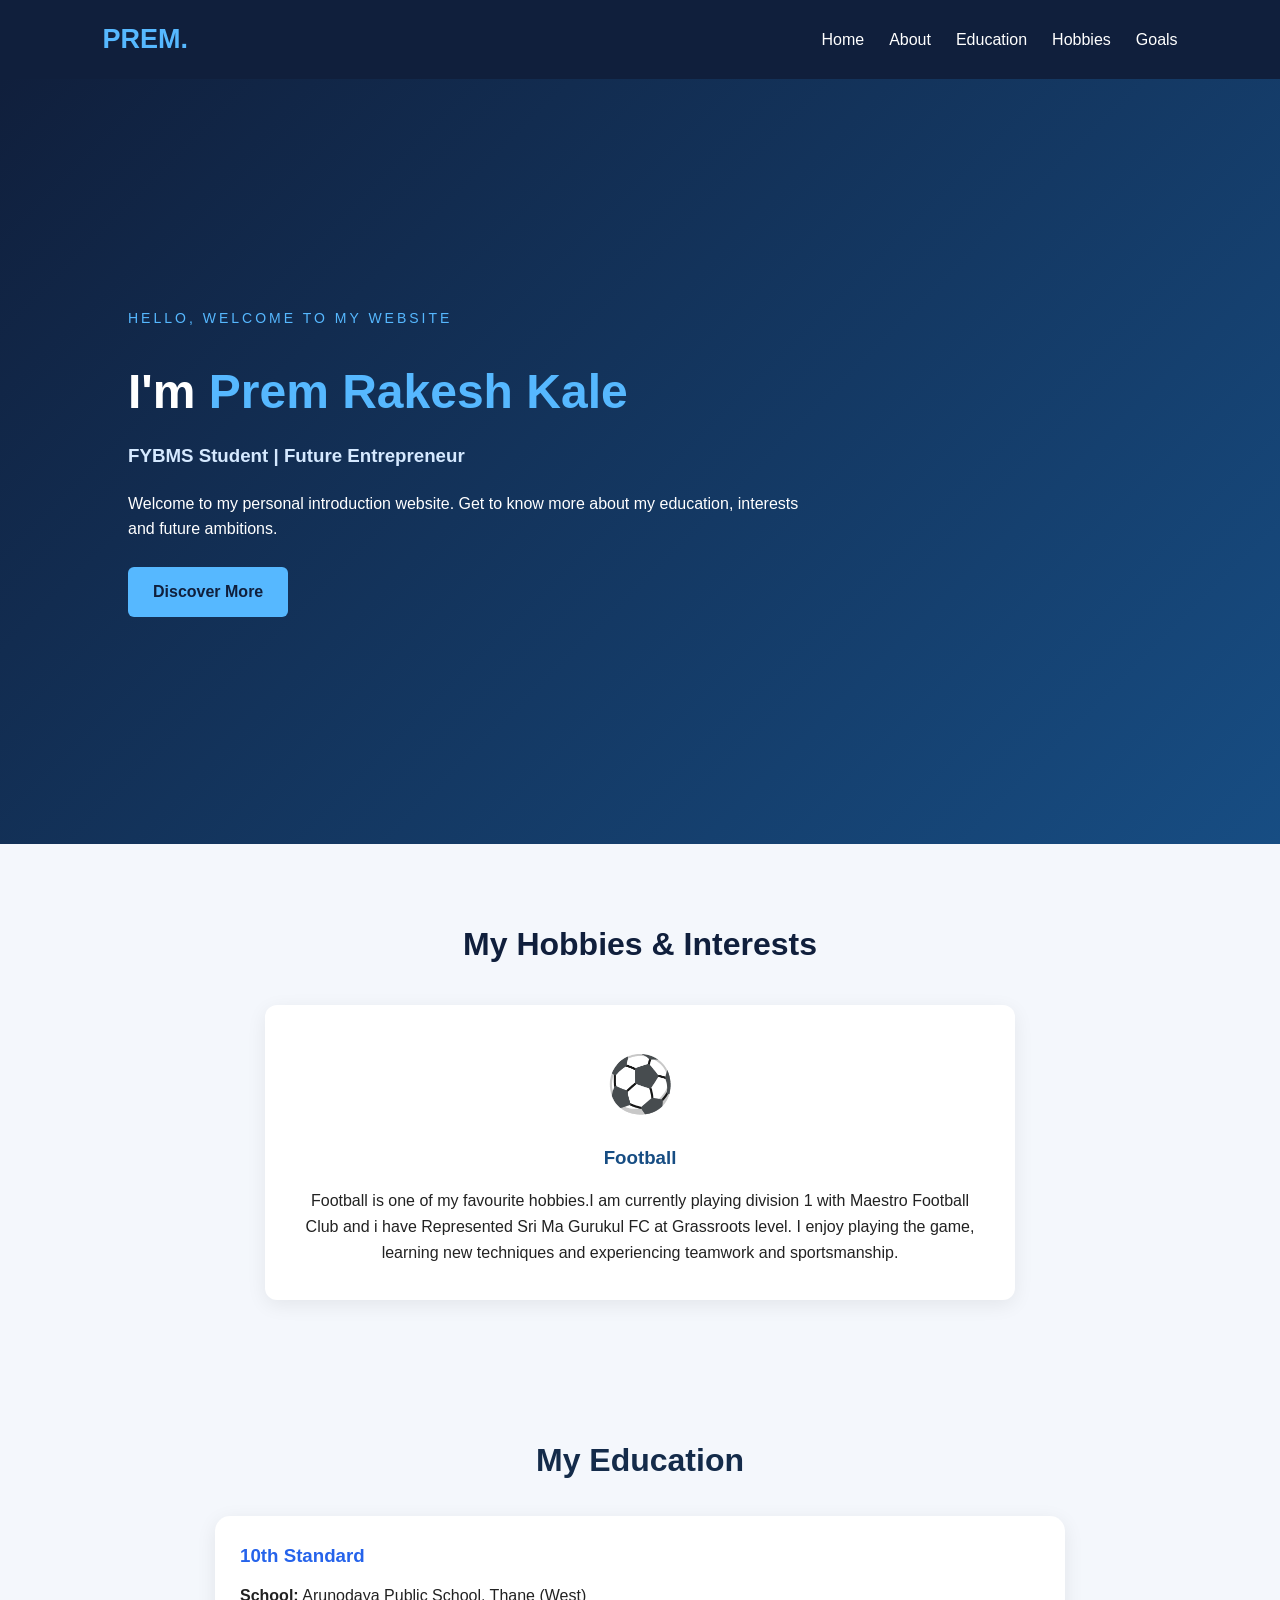
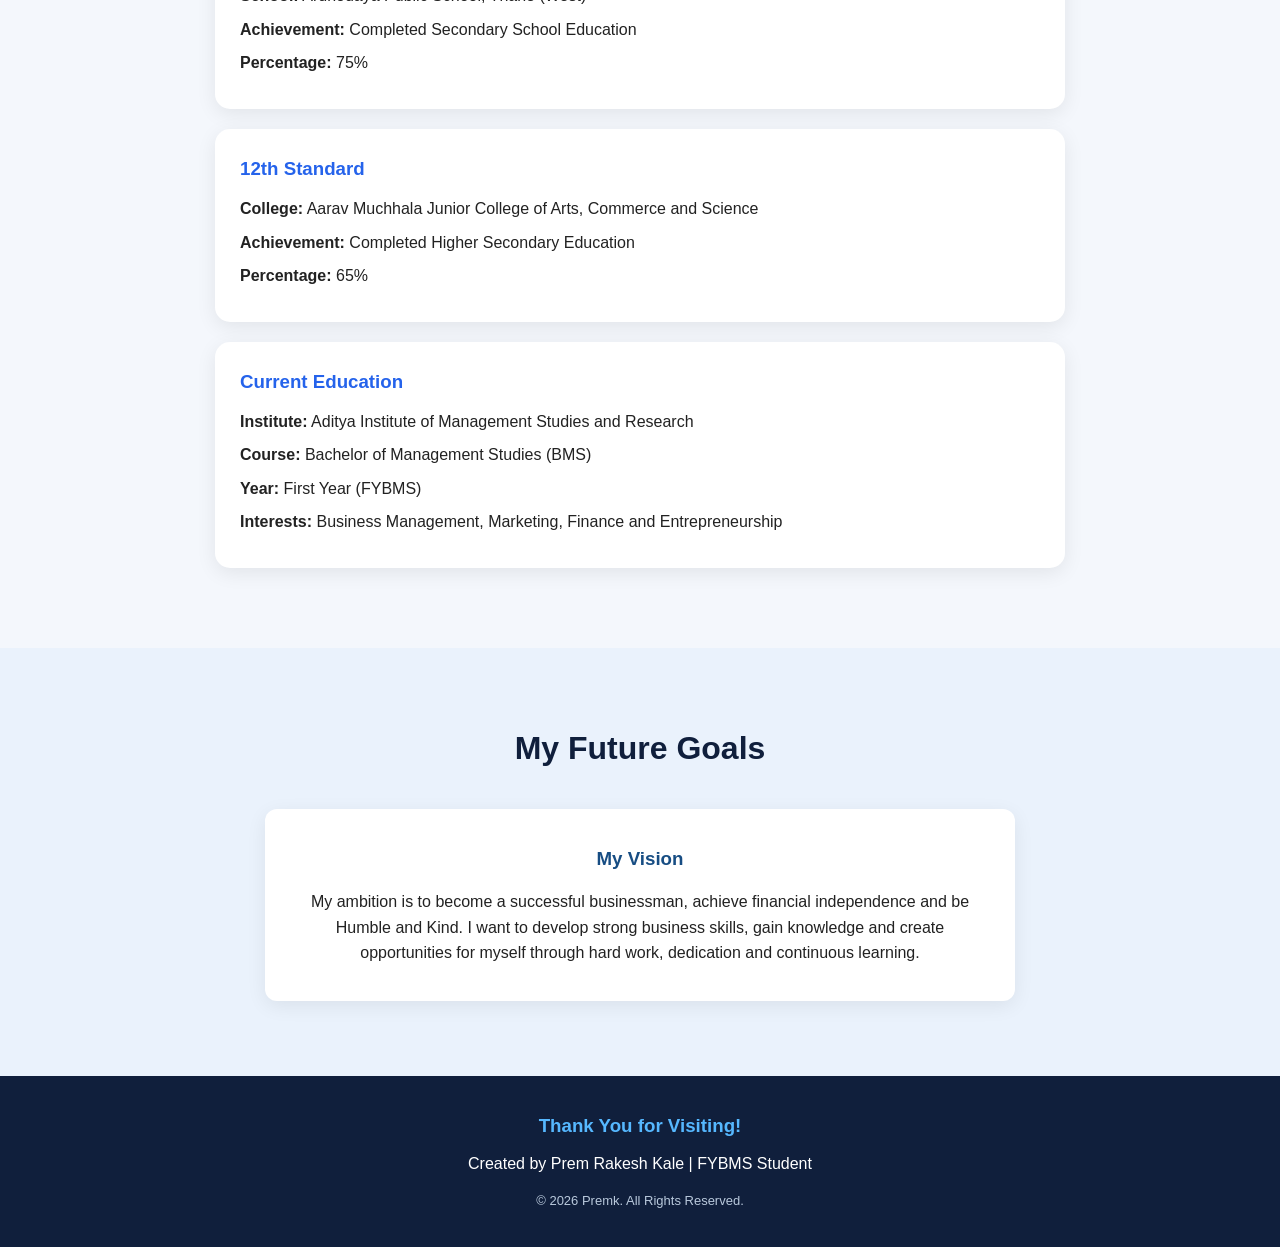
==== index.html @ de064e88 "Add files via upload" ====
<!DOCTYPE html>
<html lang="en">

<head>
    <meta charset="UTF-8">
    <meta name="viewport"
          content="width=device-width, initial-scale=1.0">

    <title>Prem Rakesh Kale | Introduction</title>

    <link rel="stylesheet" href="style.css">
</head>

<body>

    <!-- Navigation Bar -->
    <nav class="navbar">
        <h2 class="logo">PREM.</h2>

        <ul>
            <li><a href="#home">Home</a></li>
            <li><a href="#about">About</a></li>
            <li><a href="#education">Education</a></li>
            <li><a href="#hobbies">Hobbies</a></li>
            <li><a href="#goals">Goals</a></li>
        </ul>
    </nav>

    <!-- Home Section -->
    <section id="home" class="hero">

        <div class="hero-content">
            <p class="welcome">HELLO, WELCOME TO MY WEBSITE</p>

            <h1>I'm <span>Prem Rakesh Kale</span></h1>

            <h3>FYBMS Student | Future Entrepreneur</h3>

            <p>
                Welcome to my personal introduction website.
                Get to know more about my education,
                interests and future ambitions.
            </p>

            <a href="#about" class="btn">
                Discover More
            </a>
        </div>

    </section>

    <!-- About Section -->
    
    <!-- Hobbies Section -->
    <section id="hobbies" class="section">

        <h2>My Hobbies & Interests</h2>

        <div class="hobby-card">
            <div class="football-icon">⚽</div>

            <h3>Football</h3>

            <p>
                Football is one of my favourite hobbies.I am currently playing division 1 with Maestro Football Club and i have Represented Sri Ma Gurukul FC at Grassroots level. I enjoy playing the game, learning new techniques and experiencing teamwork and                                        sportsmanship.              
            </p>
        </div>

    </section>
<section id="education">
    <h2>My Education</h2>

    <div class="card">
        <h3>10th Standard</h3>
        <p><strong>School:</strong> Arunodaya Public School, Thane (West)</p>
        <p><strong>Achievement:</strong> Completed Secondary School Education</p>
        <p><strong>Percentage:</strong> 75%</p>
    </div>

    <div class="card">
        <h3>12th Standard</h3>
        <p><strong>College:</strong> Aarav Muchhala Junior College of Arts, Commerce and Science</p>
        <p><strong>Achievement:</strong> Completed Higher Secondary Education</p>
        <p><strong>Percentage:</strong> 65%</p>
    </div>

    <div class="card">
        <h3>Current Education</h3>
        <p><strong>Institute:</strong> Aditya Institute of Management Studies and Research</p>
        <p><strong>Course:</strong> Bachelor of Management Studies (BMS)</p>
        <p><strong>Year:</strong> First Year (FYBMS)</p>
        <p><strong>Interests:</strong> Business Management, Marketing, Finance and Entrepreneurship</p>
    </div>
</section>

    <!-- Goals Section -->
    <section id="goals" class="section goals">

        <h2>My Future Goals</h2>

        <div class="info-card">
            <h3>My Vision</h3>

            <p>
                My ambition is to become a successful
                businessman, achieve financial
                independence and be Humble and Kind.

                I want to develop strong business skills,
                gain knowledge and create opportunities
                for myself through hard work,
                dedication and continuous learning.
            </p>
        </div>

    </section>

    <!-- Footer -->
    <footer>
        <h3>Thank You for Visiting!</h3>

        <p>
            Created by Prem Rakesh Kale |
            FYBMS Student
        </p>

        <p class="copyright">
            © 2026 Premk. All Rights Reserved.
        </p>
    </footer>

    <script src="script.js"></script>

</body>
</html>
---- style.css ----
/* General Styling */

* {
    margin: 0;
    padding: 0;
    box-sizing: border-box;
    scroll-behavior: smooth;
}

body {
    font-family: Arial, sans-serif;
    background: #f4f7fc;
    color: #222;
    line-height: 1.6;
}

/* Navigation Bar */

.navbar {
    background: #101f3c;
    color: white;
    padding: 18px 8%;
    display: flex;
    justify-content: space-between;
    align-items: center;
    position: sticky;
    top: 0;
    z-index: 100;
}

.logo {
    font-size: 27px;
    color: #56b8ff;
}

.navbar ul {
    display: flex;
    list-style: none;
    gap: 25px;
}

.navbar a {
    text-decoration: none;
    color: white;
    transition: 0.3s;
}

.navbar a:hover {
    color: #56b8ff;
}

/* Home Section */

.hero {
    min-height: 85vh;
    background: linear-gradient(
        135deg,
        #101f3c,
        #174d83
    );

    display: flex;
    align-items: center;
    padding: 60px 10%;
    color: white;
}

.hero-content {
    max-width: 700px;
}

.welcome {
    color: #56b8ff;
    letter-spacing: 3px;
    font-size: 14px;
    margin-bottom: 15px;
}

.hero h1 {
    font-size: 48px;
    margin-bottom: 10px;
}

.hero h1 span {
    color: #56b8ff;
}

.hero h3 {
    margin-bottom: 20px;
    color: #d5e9ff;
}

.hero-content p {
    margin-bottom: 25px;
}

/* Button */

.btn {
    display: inline-block;
    background: #56b8ff;
    color: #101f3c;
    padding: 12px 25px;
    border-radius: 6px;
    text-decoration: none;
    font-weight: bold;
    transition: 0.3s;
}

.btn:hover {
    background: white;
    transform: translateY(-3px);
}

/* General Sections */

.section {
    padding: 75px 10%;
    text-align: center;
}

.section h2 {
    font-size: 32px;
    color: #101f3c;
    margin-bottom: 35px;
}

/* Cards */

.about-card,
.info-card,
.hobby-card {
    background: white;
    padding: 35px;
    max-width: 750px;
    margin: auto;
    border-radius: 12px;
    box-shadow: 0 5px 20px rgba(0,0,0,0.07);
    transition: 0.3s;
}

.about-card:hover,
.info-card:hover,
.hobby-card:hover {
    transform: translateY(-5px);
}

.info-card h3,
.hobby-card h3 {
    color: #174d83;
    margin-bottom: 15px;
}

.education {
    background: #eaf2fc;
}

/* Hobbies */

.football-icon {
    font-size: 55px;
    margin-bottom: 15px;
}

/* Goals */

.goals {
    background: #eaf2fc;
}

/* Footer */

footer {
    background: #101f3c;
    color: white;
    text-align: center;
    padding: 35px 15px;
}

footer h3 {
    color: #56b8ff;
    margin-bottom: 10px;
}

.copyright {
    margin-top: 15px;
    font-size: 13px;
    color: #b9c9dc;
}

/* Mobile Responsive Design */

@media (max-width: 768px) {

    .navbar {
        flex-direction: column;
        gap: 15px;
    }

    .navbar ul {
        flex-wrap: wrap;
        justify-content: center;
        gap: 12px;
    }

    .hero {
        min-height: 70vh;
        padding: 50px 7%;
    }

    .hero h1 {
        font-size: 34px;
    }

    .section {
        padding: 55px 7%;
    }

    .section h2 {
        font-size: 27px;
    }

    .about-card,
    .info-card,
    .hobby-card {
        padding: 25px;
    }
}
/* Education Section */
#education {
    padding: 60px 20px;
    background: #f4f7fc;
    text-align: center;
}

#education h2 {
    font-size: 32px;
    color: #142b4a;
    margin-bottom: 30px;
}

#education .card {
    max-width: 850px;
    margin: 20px auto;
    padding: 25px;
    background: white;
    border-radius: 15px;
    box-shadow: 0 5px 20px rgba(0, 0, 0, 0.08);
    text-align: left;
    transition: transform 0.3s ease;
}

#education .card:hover {
    transform: translateY(-5px);
}

#education .card h3 {
    color: #2563eb;
    margin-bottom: 12px;
}

#education .card p {
    margin: 8px 0;
    line-height: 1.6;
}
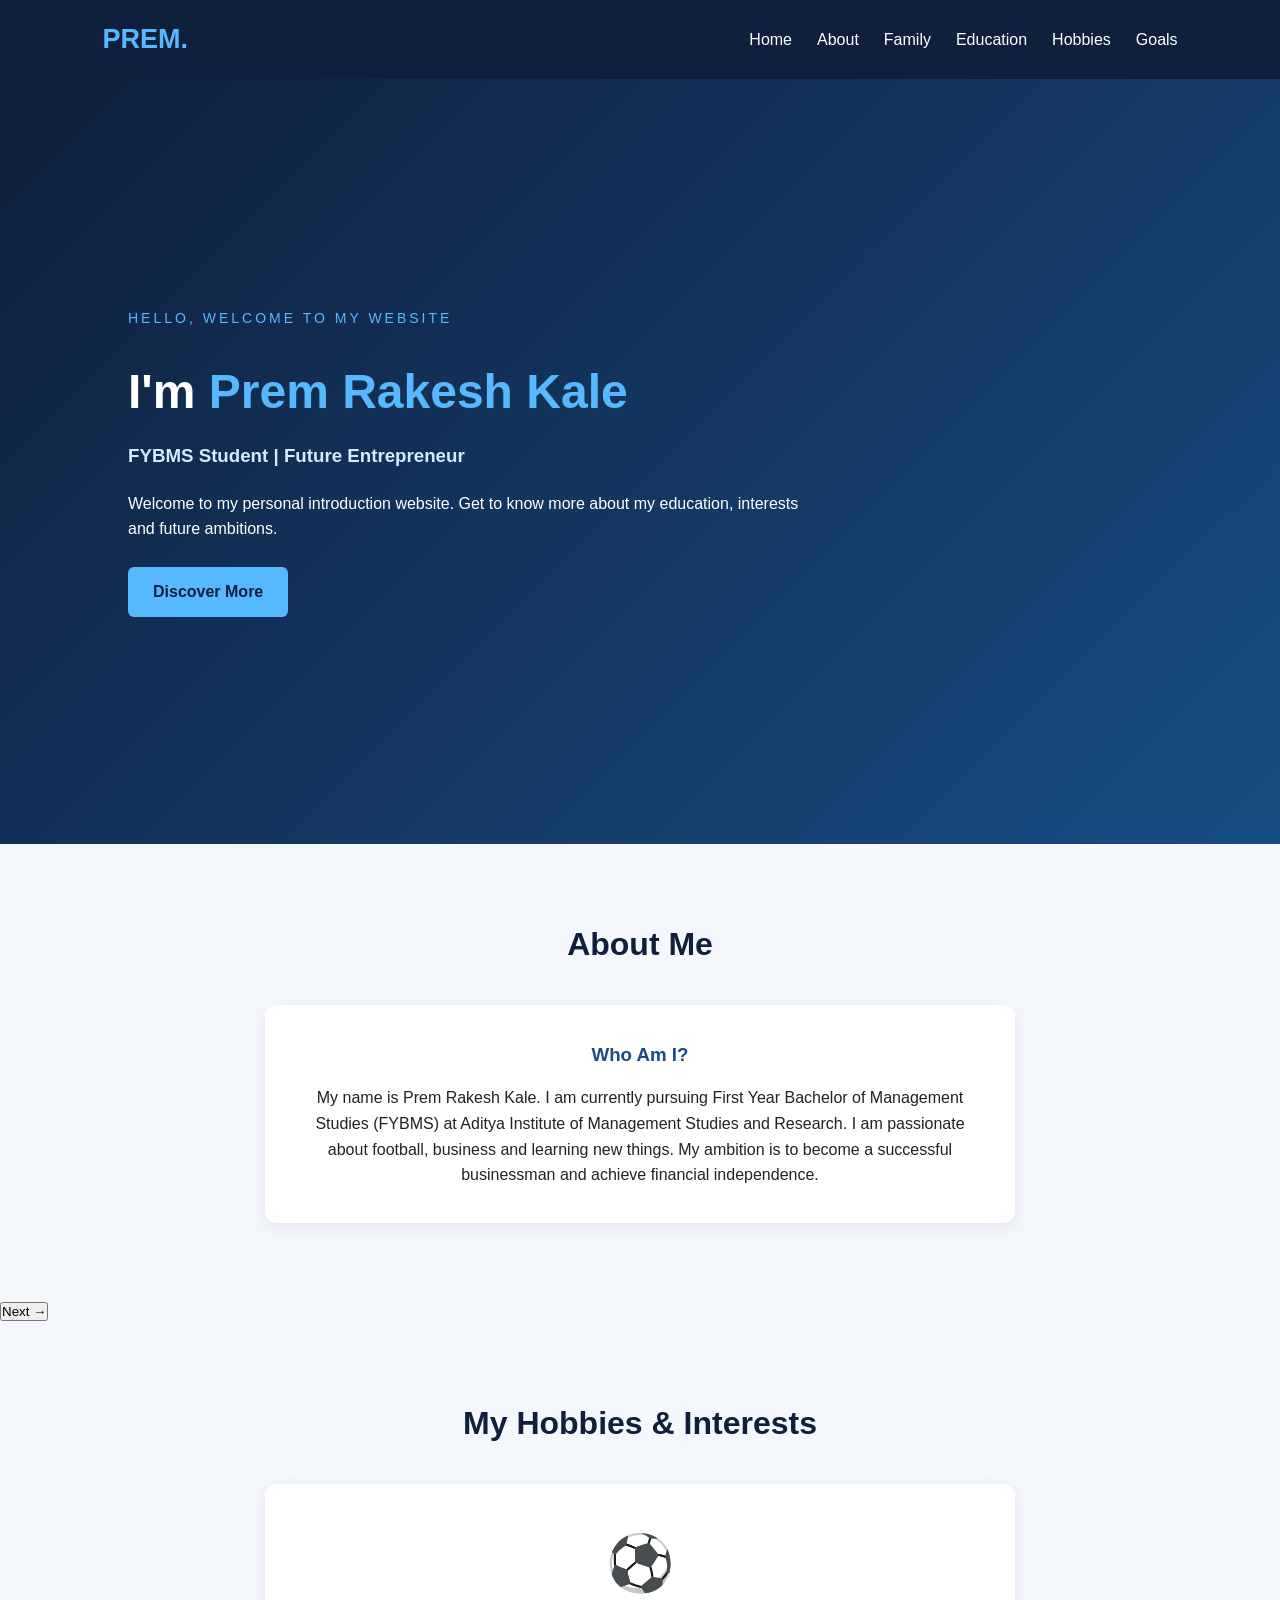
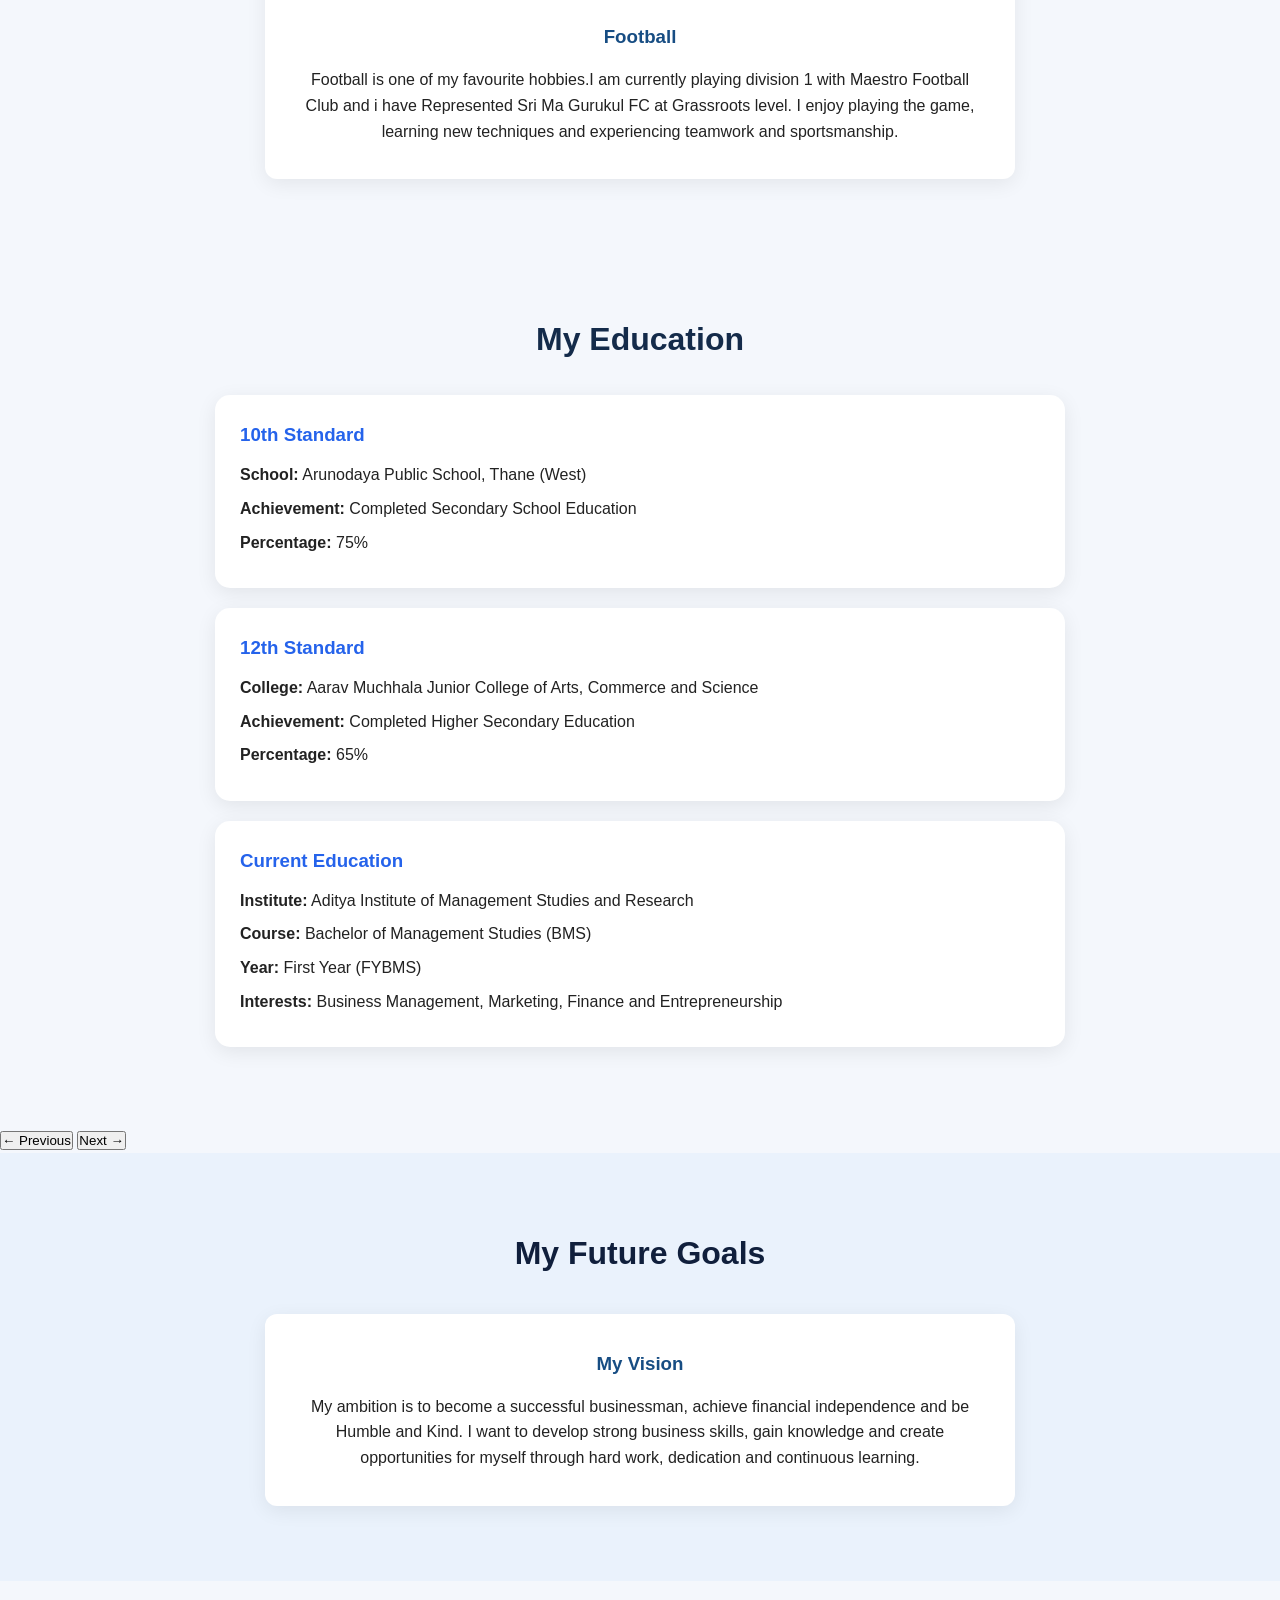
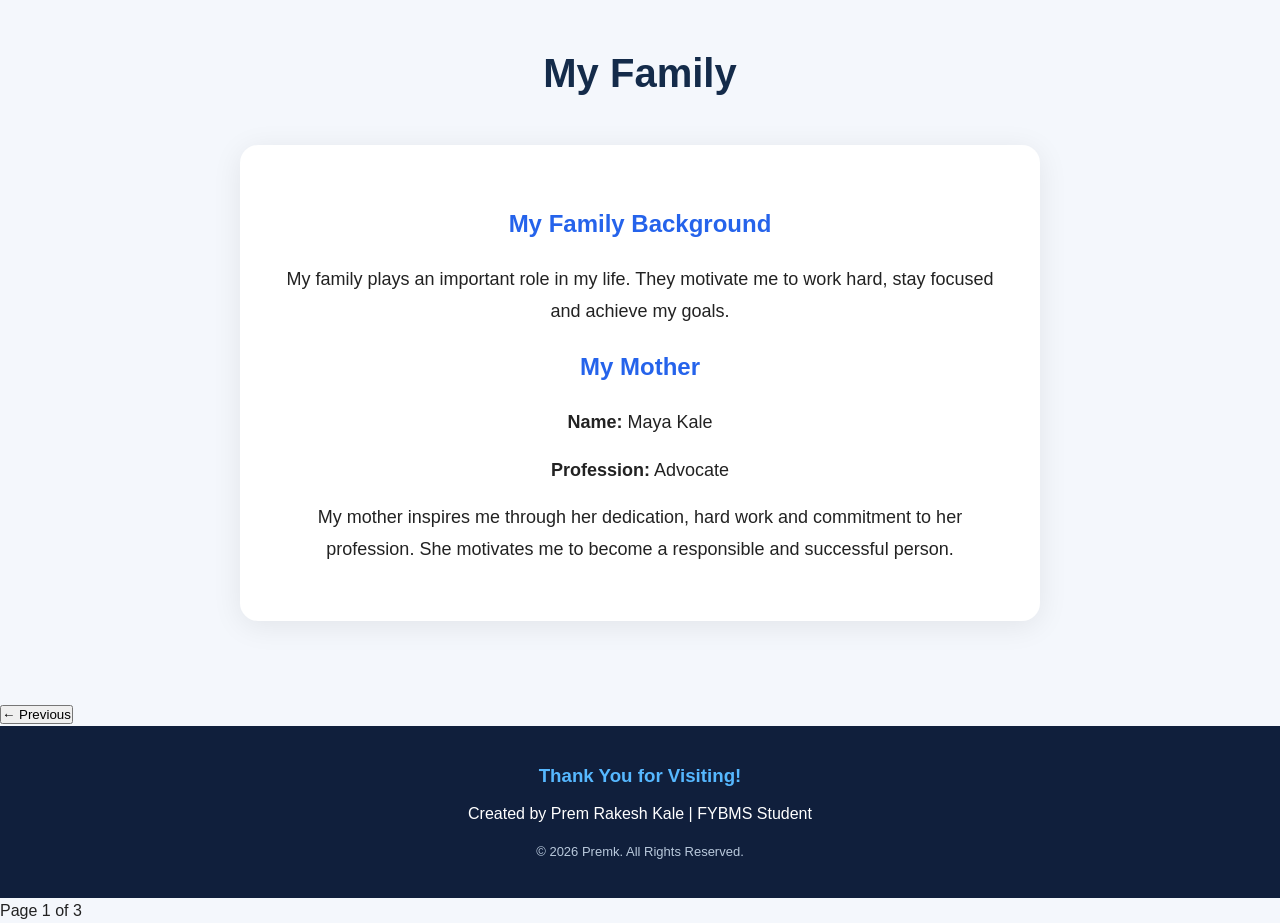
==== commit c1b8498e: "Add files via upload" ====
--- a/index.html
+++ b/index.html
@@ -20,13 +20,15 @@
         <ul>
             <li><a href="#home">Home</a></li>
             <li><a href="#about">About</a></li>
+            <li><a href="#family">Family</a></li>
             <li><a href="#education">Education</a></li>
             <li><a href="#hobbies">Hobbies</a></li>
             <li><a href="#goals">Goals</a></li>
         </ul>
     </nav>
-
-    <!-- Home Section -->
+<!-- PAGE 1 -->
+<div class="page active" id="page1">
+<!-- Home Section -->
     <section id="home" class="hero">
 
         <div class="hero-content">
@@ -48,10 +50,33 @@
         </div>
 
     </section>
-
-    <!-- About Section -->
-    
-    <!-- Hobbies Section -->
+<!-- About Section -->
+<section id="about" class="section">
+    <h2>About Me</h2>
+
+    <div class="info-card">
+        <h3>Who Am I?</h3>
+        <p>
+            My name is Prem Rakesh Kale. I am currently
+            pursuing First Year Bachelor of Management
+            Studies (FYBMS) at Aditya Institute of
+            Management Studies and Research.
+
+            I am passionate about football, business
+            and learning new things. My ambition is to
+            become a successful businessman and achieve
+            financial independence.
+        </p>
+    </div>
+</section>
+ <button class="next-btn" onclick="nextPage()">
+        Next →
+    </button>
+
+</div>
+<!-- PAGE 2 -->
+<div class="page" id="page2">
+<!-- Hobbies Section -->
     <section id="hobbies" class="section">
 
         <h2>My Hobbies & Interests</h2>
@@ -67,6 +92,7 @@
         </div>
 
     </section>
+
 <section id="education">
     <h2>My Education</h2>
 
@@ -93,7 +119,20 @@
     </div>
 </section>
 
-    <!-- Goals Section -->
+ <button class="prev-btn" onclick="prevPage()">
+        ← Previous
+    </button>
+
+    <button class="next-btn" onclick="nextPage()">
+        Next →
+    </button>
+
+</div>
+
+
+<!-- PAGE 3 -->
+<div class="page" id="page3">
+<!-- Goals Section -->
     <section id="goals" class="section goals">
 
         <h2>My Future Goals</h2>
@@ -114,6 +153,36 @@
         </div>
 
     </section>
+<!-- Family Section -->
+<section id="family" class="section">
+    <h2>My Family</h2>
+
+    <div class="card">
+        <h3>My Family Background</h3>
+        <p>
+            My family plays an important role in my life.
+            They motivate me to work hard, stay focused and
+            achieve my goals.
+        </p>
+
+        <h3>My Mother</h3>
+        <p><strong>Name:</strong> Maya Kale</p>
+        <p><strong>Profession:</strong> Advocate</p>
+
+        <p>
+            My mother inspires me through her dedication,
+            hard work and commitment to her profession.
+            She motivates me to become a responsible
+            and successful person.
+        </p>
+    </div>
+</section>
+
+<button class="prev-btn" onclick="prevPage()">
+        ← Previous
+    </button>
+
+</div>
 
     <!-- Footer -->
     <footer>
@@ -128,6 +197,9 @@
             © 2026 Premk. All Rights Reserved.
         </p>
     </footer>
+<p id="pageIndicator" class="page-indicator">
+    Page 1 of 3
+</p>
 
     <script src="script.js"></script>
 
--- a/style.css
+++ b/style.css
@@ -262,4 +262,104 @@
 #education .card p {
     margin: 8px 0;
     line-height: 1.6;
-}+}
+/* Family Section */
+#family {
+    padding: 60px 20px;
+    background: #f4f7fc;
+    text-align: center;
+}
+
+#family h2 {
+    font-size: 32px;
+    color: #142b4a;
+    margin-bottom: 30px;
+}
+
+#family .card {
+    max-width: 850px;
+    margin: 20px auto;
+    padding: 25px;
+    background: white;
+    border-radius: 15px;
+    box-shadow: 0 5px 20px rgba(0, 0, 0, 0.08);
+    text-align: left;
+}
+
+#family .card h3 {
+    color: #2563eb;
+    margin: 15px 0 10px;
+}
+
+#family .card p {
+    line-height: 1.7;
+    margin-bottom: 15px;
+}
+/* Family Section */
+#family {
+    padding: 60px 20px;
+    text-align: center;
+}
+
+#family h2 {
+    font-size: 40px;
+    color: #142b4a;
+    margin-bottom: 40px;
+}
+
+#family .card {
+    max-width: 800px;
+    margin: auto;
+    padding: 60px 40px;
+    background: white;
+    border-radius: 18px;
+    box-shadow: 0 5px 30px rgba(0, 0, 0, 0.08);
+    text-align: center;
+}
+
+#family .card h3 {
+    color: #2563eb;
+    font-size: 24px;
+    margin: 20px 0;
+}
+
+#family .card p {
+    font-size: 18px;
+    line-height: 1.8;
+    margin-bottom: 15px;
+}
+/* Family Section Card Design */
+#family {
+    padding: 60px 20px;
+    text-align: center;
+    background: #f4f7fc;
+}
+
+#family h2 {
+    font-size: 40px;
+    color: #142b4a;
+    margin-bottom: 40px;
+}
+
+#family .card {
+    max-width: 800px;
+    margin: 20px auto;
+    padding: 40px;
+    background: #ffffff;
+    border-radius: 18px;
+    box-shadow: 0 5px 30px rgba(0, 0, 0, 0.08);
+    text-align: center;
+}
+
+#family .card h3 {
+    color: #2563eb;
+    font-size: 24px;
+    margin: 20px 0;
+}
+
+#family .card p {
+    font-size: 18px;
+    line-height: 1.8;
+    margin-bottom: 15px;
+}
+
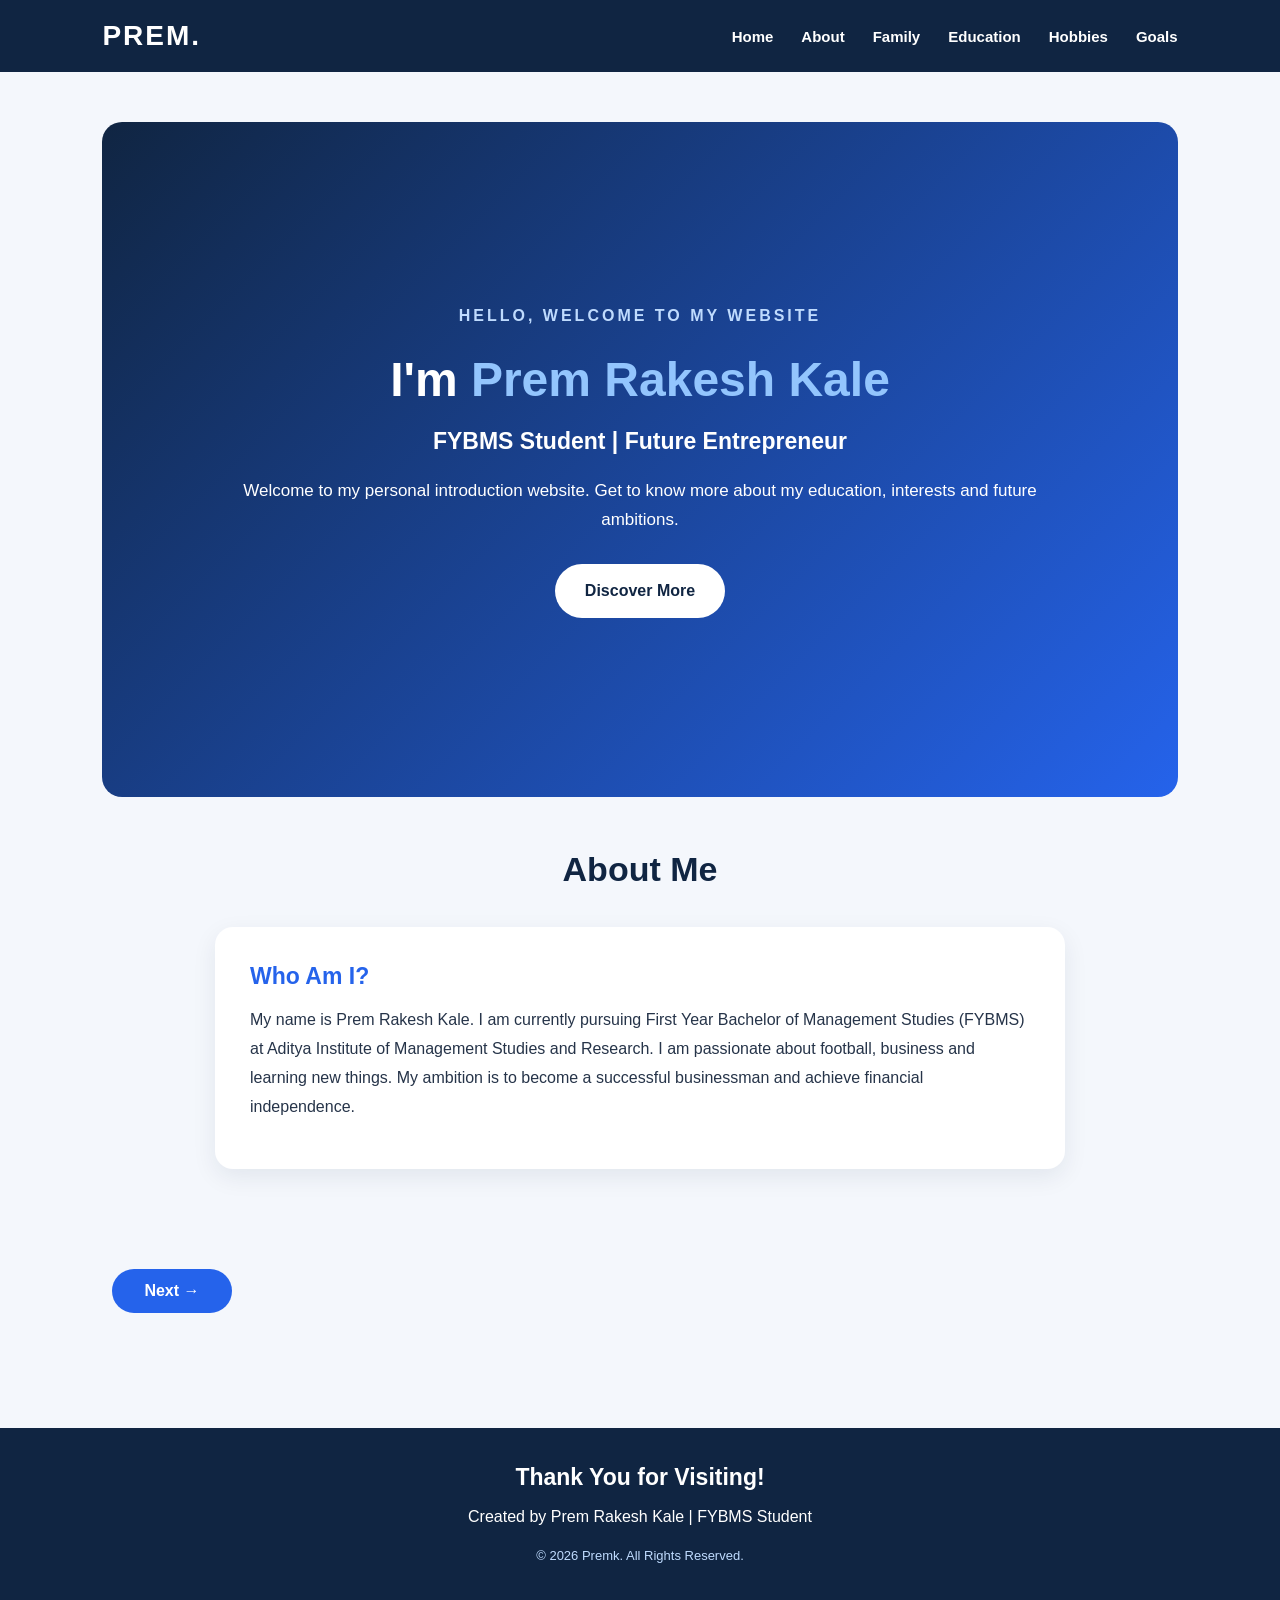
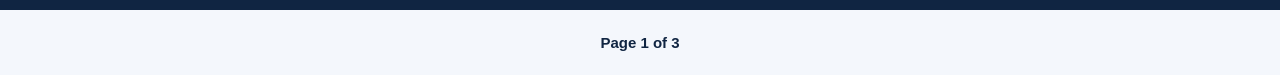
==== commit db50a886: "Add files via upload" ====
--- a/index.html
+++ b/index.html
@@ -132,6 +132,31 @@
 
 <!-- PAGE 3 -->
 <div class="page" id="page3">
+<!-- Family Section -->
+<section id="family" class="section">
+    <h2>My Family</h2>
+
+    <div class="card">
+        <h3>My Family Background</h3>
+        <p>
+            My family plays an important role in my life.
+            They motivate me to work hard, stay focused and
+            achieve my goals.
+        </p>
+
+        <h3>My Mother</h3>
+        <p><strong>Name:</strong> Maya Kale</p>
+        <p><strong>Profession:</strong> Advocate</p>
+
+        <p>
+            My mother inspires me through her dedication,
+            hard work and commitment to her profession.
+            She motivates me to become a responsible
+            and successful person.
+        </p>
+    </div>
+</section>
+
 <!-- Goals Section -->
     <section id="goals" class="section goals">
 
@@ -153,30 +178,6 @@
         </div>
 
     </section>
-<!-- Family Section -->
-<section id="family" class="section">
-    <h2>My Family</h2>
-
-    <div class="card">
-        <h3>My Family Background</h3>
-        <p>
-            My family plays an important role in my life.
-            They motivate me to work hard, stay focused and
-            achieve my goals.
-        </p>
-
-        <h3>My Mother</h3>
-        <p><strong>Name:</strong> Maya Kale</p>
-        <p><strong>Profession:</strong> Advocate</p>
-
-        <p>
-            My mother inspires me through her dedication,
-            hard work and commitment to her profession.
-            She motivates me to become a responsible
-            and successful person.
-        </p>
-    </div>
-</section>
 
 <button class="prev-btn" onclick="prevPage()">
         ← Previous
--- a/style.css
+++ b/style.css
@@ -1,4 +1,6 @@
-/* General Styling */
+/* =================================
+   GENERAL SETTINGS
+================================= */
 
 * {
     margin: 0;
@@ -8,358 +10,406 @@
 }
 
 body {
-    font-family: Arial, sans-serif;
+    font-family: 'Segoe UI', Arial, sans-serif;
     background: #f4f7fc;
-    color: #222;
-    line-height: 1.6;
-}
-
-/* Navigation Bar */
+    color: #263449;
+    line-height: 1.7;
+}
+
+h1, h2, h3 {
+    line-height: 1.3;
+}
+
+/* =================================
+   NAVIGATION BAR
+================================= */
 
 .navbar {
-    background: #101f3c;
-    color: white;
+    width: 100%;
     padding: 18px 8%;
+    background: #102542;
     display: flex;
     justify-content: space-between;
     align-items: center;
+    flex-wrap: wrap;
+    gap: 15px;
     position: sticky;
     top: 0;
-    z-index: 100;
+    z-index: 1000;
 }
 
 .logo {
-    font-size: 27px;
-    color: #56b8ff;
+    color: white;
+    font-size: 28px;
+    letter-spacing: 2px;
 }
 
 .navbar ul {
     display: flex;
     list-style: none;
-    gap: 25px;
-}
-
-.navbar a {
+    gap: 28px;
+    flex-wrap: wrap;
+}
+
+.navbar ul li a {
+    color: white;
     text-decoration: none;
+    font-size: 15px;
+    font-weight: 600;
+    transition: 0.3s;
+}
+
+.navbar ul li a:hover {
+    color: #60a5fa;
+}
+
+/* =================================
+   THREE PAGE SYSTEM
+================================= */
+
+.page {
+    display: none;
+    min-height: 100vh;
+    padding: 50px 8%;
+    animation: fadeIn 0.5s ease;
+}
+
+.page.active {
+    display: block;
+}
+
+@keyframes fadeIn {
+    from {
+        opacity: 0;
+        transform: translateY(15px);
+    }
+
+    to {
+        opacity: 1;
+        transform: translateY(0);
+    }
+}
+
+/* =================================
+   HOME / HERO SECTION
+================================= */
+
+.hero {
+    min-height: 75vh;
+    display: flex;
+    justify-content: center;
+    align-items: center;
+    text-align: center;
+    padding: 50px 20px;
     color: white;
-    transition: 0.3s;
-}
-
-.navbar a:hover {
-    color: #56b8ff;
-}
-
-/* Home Section */
-
-.hero {
-    min-height: 85vh;
-    background: linear-gradient(
-        135deg,
-        #101f3c,
-        #174d83
-    );
-
-    display: flex;
-    align-items: center;
-    padding: 60px 10%;
-    color: white;
+    background: linear-gradient(135deg, #102542, #2563eb);
+    border-radius: 20px;
 }
 
 .hero-content {
-    max-width: 700px;
+    max-width: 850px;
 }
 
 .welcome {
-    color: #56b8ff;
+    color: #bfdbfe;
+    font-weight: bold;
     letter-spacing: 3px;
-    font-size: 14px;
-    margin-bottom: 15px;
+    margin-bottom: 20px;
 }
 
 .hero h1 {
     font-size: 48px;
-    margin-bottom: 10px;
+    margin-bottom: 15px;
 }
 
 .hero h1 span {
-    color: #56b8ff;
+    color: #93c5fd;
 }
 
 .hero h3 {
+    font-size: 23px;
     margin-bottom: 20px;
-    color: #d5e9ff;
-}
-
-.hero-content p {
-    margin-bottom: 25px;
-}
-
-/* Button */
+}
+
+.hero-content > p:not(.welcome) {
+    font-size: 17px;
+    margin-bottom: 30px;
+}
 
 .btn {
     display: inline-block;
-    background: #56b8ff;
-    color: #101f3c;
-    padding: 12px 25px;
-    border-radius: 6px;
+    padding: 13px 30px;
+    background: white;
+    color: #102542;
     text-decoration: none;
+    border-radius: 30px;
     font-weight: bold;
     transition: 0.3s;
 }
 
 .btn:hover {
-    background: white;
-    transform: translateY(-3px);
-}
-
-/* General Sections */
-
-.section {
-    padding: 75px 10%;
-    text-align: center;
-}
-
-.section h2 {
-    font-size: 32px;
-    color: #101f3c;
+    background: #bfdbfe;
+    transform: translateY(-4px);
+}
+
+/* =================================
+   SECTION HEADINGS
+================================= */
+
+section.section,
+#education,
+#family {
+    padding: 50px 20px;
+}
+
+section h2 {
+    text-align: center;
+    color: #102542;
+    font-size: 34px;
     margin-bottom: 35px;
 }
 
-/* Cards */
-
-.about-card,
+/* =================================
+   COMMON CARDS
+================================= */
+
+.card,
 .info-card,
 .hobby-card {
+    max-width: 850px;
+    margin: 25px auto;
+    padding: 35px;
     background: white;
-    padding: 35px;
-    max-width: 750px;
-    margin: auto;
-    border-radius: 12px;
-    box-shadow: 0 5px 20px rgba(0,0,0,0.07);
-    transition: 0.3s;
-}
-
-.about-card:hover,
+    border-radius: 18px;
+    box-shadow: 0 8px 25px rgba(16, 37, 66, 0.08);
+    transition: 0.3s ease;
+}
+
+.card:hover,
 .info-card:hover,
 .hobby-card:hover {
     transform: translateY(-5px);
-}
-
+    box-shadow: 0 12px 30px rgba(16, 37, 66, 0.13);
+}
+
+.card h3,
 .info-card h3,
 .hobby-card h3 {
-    color: #174d83;
+    color: #2563eb;
+    font-size: 23px;
     margin-bottom: 15px;
 }
 
-.education {
-    background: #eaf2fc;
-}
-
-/* Hobbies */
+.card p,
+.info-card p,
+.hobby-card p {
+    font-size: 16px;
+    margin-bottom: 12px;
+    line-height: 1.8;
+}
+
+/* =================================
+   FAMILY SECTION
+================================= */
+
+#family {
+    text-align: center;
+}
+
+#family .card {
+    text-align: left;
+}
+
+#family .card h3 {
+    margin-top: 15px;
+}
+
+/* =================================
+   EDUCATION SECTION
+================================= */
+
+#education {
+    text-align: center;
+}
+
+#education .card {
+    text-align: left;
+    border-left: 5px solid #2563eb;
+}
+
+#education .card h3 {
+    color: #102542;
+}
+
+/* =================================
+   HOBBIES SECTION
+================================= */
+
+#hobbies {
+    text-align: center;
+}
+
+.hobby-card {
+    max-width: 650px;
+}
 
 .football-icon {
     font-size: 55px;
     margin-bottom: 15px;
 }
 
-/* Goals */
+.hobby-card h3 {
+    font-size: 27px;
+}
+
+/* =================================
+   GOALS SECTION
+================================= */
 
 .goals {
-    background: #eaf2fc;
-}
-
-/* Footer */
+    text-align: center;
+}
+
+.goals .info-card {
+    text-align: left;
+    border-top: 5px solid #2563eb;
+}
+
+/* =================================
+   NEXT AND PREVIOUS BUTTONS
+================================= */
+
+.next-btn,
+.prev-btn {
+    display: inline-block;
+    padding: 13px 32px;
+    margin: 25px 10px;
+    border: none;
+    border-radius: 30px;
+    background: #2563eb;
+    color: white;
+    font-size: 16px;
+    font-weight: bold;
+    cursor: pointer;
+    transition: 0.3s;
+}
+
+.next-btn:hover,
+.prev-btn:hover {
+    background: #102542;
+    transform: translateY(-3px);
+}
+
+.page-buttons {
+    text-align: center;
+    margin-top: 35px;
+}
+
+/* =================================
+   PAGE INDICATOR
+================================= */
+
+.page-indicator {
+    text-align: center;
+    color: #102542;
+    font-size: 15px;
+    font-weight: bold;
+    padding: 20px;
+}
+
+/* =================================
+   FOOTER
+================================= */
 
 footer {
-    background: #101f3c;
+    background: #102542;
     color: white;
     text-align: center;
-    padding: 35px 15px;
+    padding: 35px 20px;
+    margin-top: 40px;
 }
 
 footer h3 {
-    color: #56b8ff;
+    font-size: 23px;
     margin-bottom: 10px;
 }
 
+footer p {
+    margin: 8px 0;
+}
+
 .copyright {
+    color: #bfdbfe;
+    font-size: 13px;
     margin-top: 15px;
-    font-size: 13px;
-    color: #b9c9dc;
-}
-
-/* Mobile Responsive Design */
+}
+
+/* =================================
+   MOBILE RESPONSIVENESS
+================================= */
 
 @media (max-width: 768px) {
 
     .navbar {
-        flex-direction: column;
+        justify-content: center;
+        text-align: center;
+        padding: 18px 15px;
+    }
+
+    .navbar ul {
+        justify-content: center;
         gap: 15px;
     }
 
-    .navbar ul {
-        flex-wrap: wrap;
-        justify-content: center;
-        gap: 12px;
+    .navbar ul li a {
+        font-size: 13px;
+    }
+
+    .page {
+        padding: 25px 15px;
     }
 
     .hero {
         min-height: 70vh;
-        padding: 50px 7%;
+        padding: 35px 15px;
     }
 
     .hero h1 {
         font-size: 34px;
     }
 
-    .section {
-        padding: 55px 7%;
-    }
-
-    .section h2 {
-        font-size: 27px;
-    }
-
-    .about-card,
+    .hero h3 {
+        font-size: 19px;
+    }
+
+    section h2 {
+        font-size: 28px;
+    }
+
+    .card,
     .info-card,
     .hobby-card {
-        padding: 25px;
-    }
-}
-/* Education Section */
-#education {
-    padding: 60px 20px;
-    background: #f4f7fc;
-    text-align: center;
-}
-
-#education h2 {
-    font-size: 32px;
-    color: #142b4a;
-    margin-bottom: 30px;
-}
-
-#education .card {
-    max-width: 850px;
-    margin: 20px auto;
-    padding: 25px;
-    background: white;
-    border-radius: 15px;
-    box-shadow: 0 5px 20px rgba(0, 0, 0, 0.08);
-    text-align: left;
-    transition: transform 0.3s ease;
-}
-
-#education .card:hover {
-    transform: translateY(-5px);
-}
-
-#education .card h3 {
-    color: #2563eb;
-    margin-bottom: 12px;
-}
-
-#education .card p {
-    margin: 8px 0;
-    line-height: 1.6;
-}
-/* Family Section */
-#family {
-    padding: 60px 20px;
-    background: #f4f7fc;
-    text-align: center;
-}
-
-#family h2 {
-    font-size: 32px;
-    color: #142b4a;
-    margin-bottom: 30px;
-}
-
-#family .card {
-    max-width: 850px;
-    margin: 20px auto;
-    padding: 25px;
-    background: white;
-    border-radius: 15px;
-    box-shadow: 0 5px 20px rgba(0, 0, 0, 0.08);
-    text-align: left;
-}
-
-#family .card h3 {
-    color: #2563eb;
-    margin: 15px 0 10px;
-}
-
-#family .card p {
-    line-height: 1.7;
-    margin-bottom: 15px;
-}
-/* Family Section */
-#family {
-    padding: 60px 20px;
-    text-align: center;
-}
-
-#family h2 {
-    font-size: 40px;
-    color: #142b4a;
-    margin-bottom: 40px;
-}
-
-#family .card {
-    max-width: 800px;
-    margin: auto;
-    padding: 60px 40px;
-    background: white;
-    border-radius: 18px;
-    box-shadow: 0 5px 30px rgba(0, 0, 0, 0.08);
-    text-align: center;
-}
-
-#family .card h3 {
-    color: #2563eb;
-    font-size: 24px;
-    margin: 20px 0;
-}
-
-#family .card p {
-    font-size: 18px;
-    line-height: 1.8;
-    margin-bottom: 15px;
-}
-/* Family Section Card Design */
-#family {
-    padding: 60px 20px;
-    text-align: center;
-    background: #f4f7fc;
-}
-
-#family h2 {
-    font-size: 40px;
-    color: #142b4a;
-    margin-bottom: 40px;
-}
-
-#family .card {
-    max-width: 800px;
-    margin: 20px auto;
-    padding: 40px;
-    background: #ffffff;
-    border-radius: 18px;
-    box-shadow: 0 5px 30px rgba(0, 0, 0, 0.08);
-    text-align: center;
-}
-
-#family .card h3 {
-    color: #2563eb;
-    font-size: 24px;
-    margin: 20px 0;
-}
-
-#family .card p {
-    font-size: 18px;
-    line-height: 1.8;
-    margin-bottom: 15px;
-}
-
+        padding: 25px 20px;
+    }
+
+    .next-btn,
+    .prev-btn {
+        padding: 12px 23px;
+        font-size: 14px;
+    }
+}
+
+@media (max-width: 400px) {
+
+    .hero h1 {
+        font-size: 28px;
+    }
+
+    .navbar ul {
+        gap: 10px;
+    }
+
+    .navbar ul li a {
+        font-size: 12px;
+    }
+}
